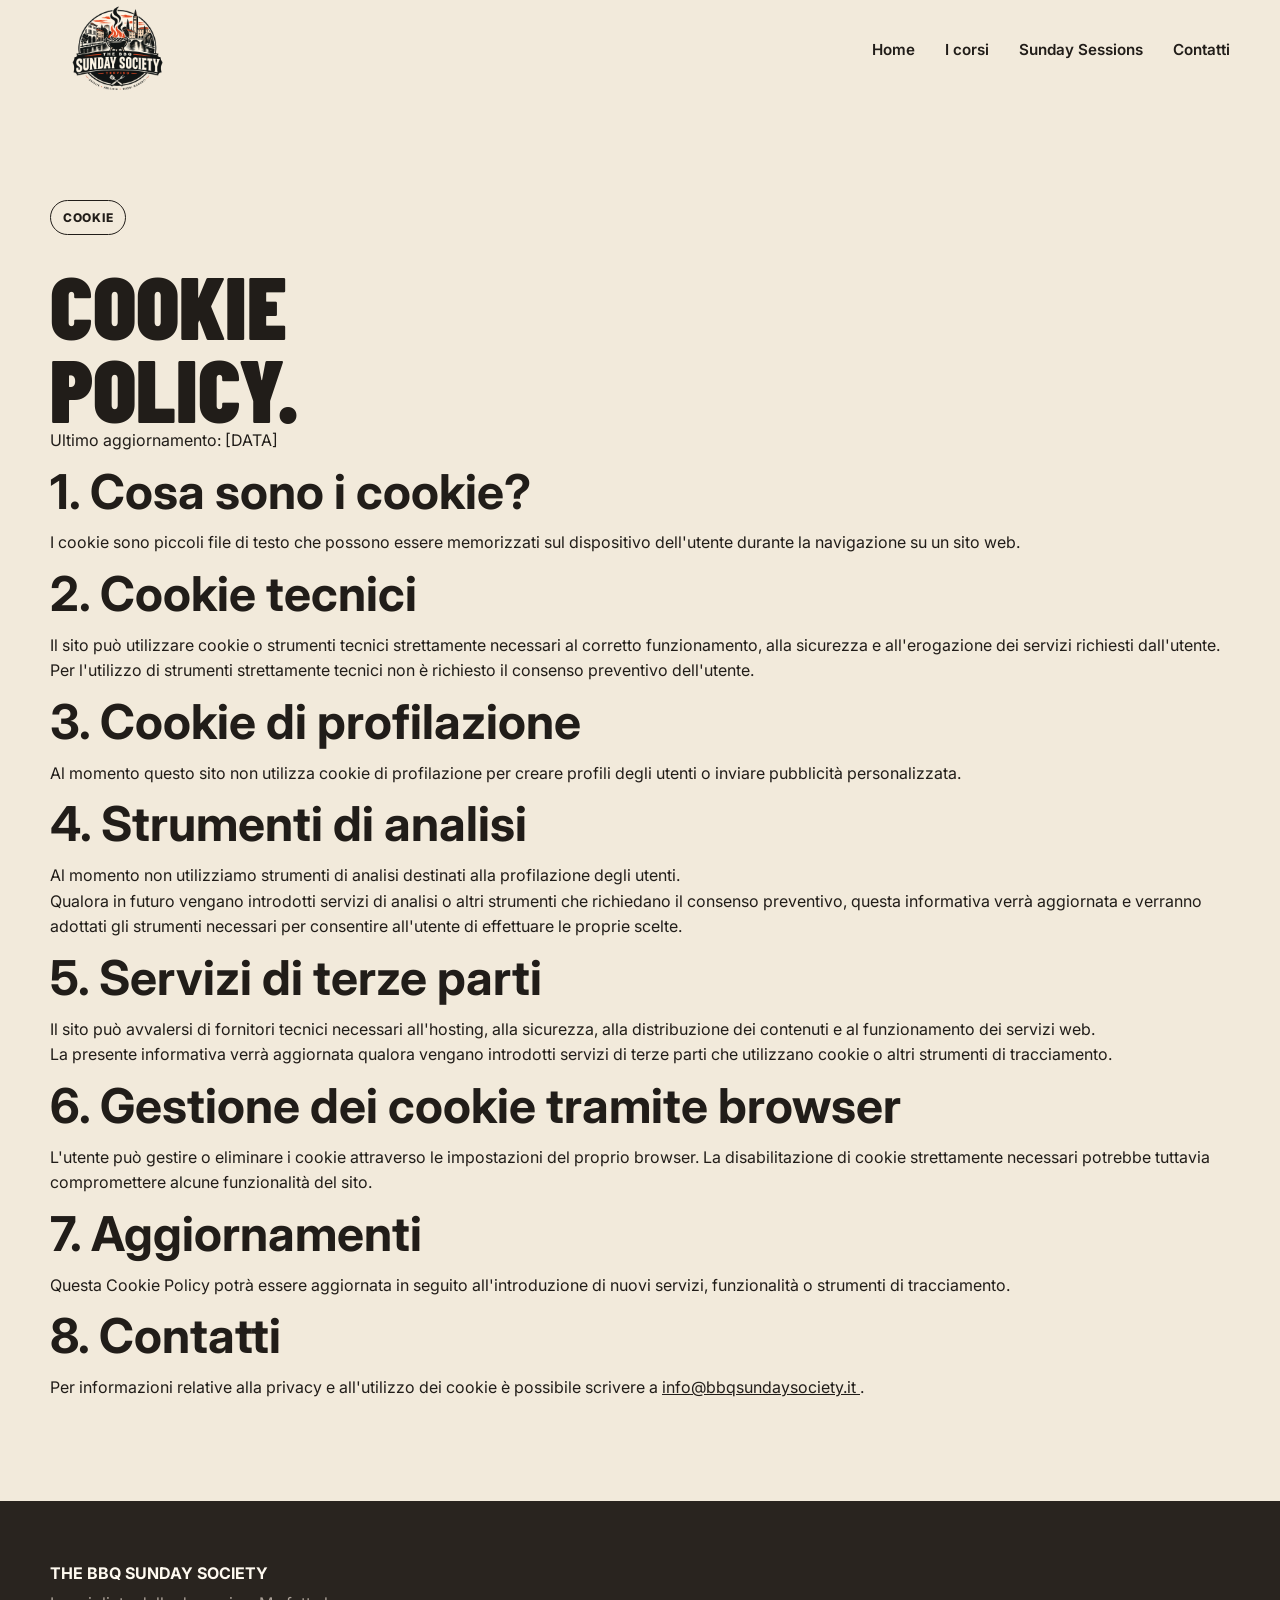
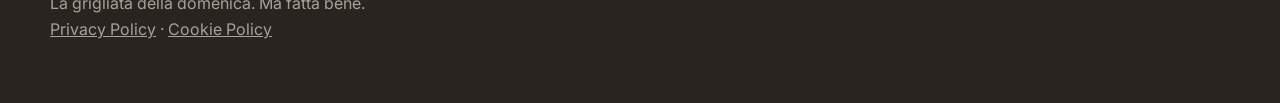
==== cookie-policy.html @ 4f17b60f "Create cookie-policy.html" ====
<!DOCTYPE html>
<html lang="it">

<head>
  <meta charset="UTF-8">
  <meta name="viewport" content="width=device-width, initial-scale=1.0">

  <title>Cookie Policy | The BBQ Sunday Society</title>

  <meta
    name="description"
    content="Informazioni sull'utilizzo di cookie e strumenti tecnici sul sito The BBQ Sunday Society."
  >

  <link rel="preconnect" href="https://fonts.googleapis.com">
  <link rel="preconnect" href="https://fonts.gstatic.com" crossorigin>

  <link
    href="https://fonts.googleapis.com/css2?family=Barlow+Condensed:wght@600;700;800;900&family=Inter:wght@400;500;600;700&display=swap"
    rel="stylesheet"
  >

  <link rel="stylesheet" href="css/style.css">
</head>

<body>

<header class="site-header">

  <div class="container nav">

    <a href="index.html" class="brand">
      <img
        src="images/logo.png"
        alt="The BBQ Sunday Society"
        class="brand-logo"
      >
    </a>

    <nav class="menu">
      <a href="index.html">Home</a>
      <a href="index.html#corsi">I corsi</a>
      <a href="sunday-sessions.html">Sunday Sessions</a>
      <a href="index.html#contatti">Contatti</a>
    </nav>

  </div>

</header>


<main>

<section class="section legal-page">

  <div class="container">

    <span class="eyebrow">Cookie</span>

    <h1 class="section-title">
      Cookie<br>
      Policy.
    </h1>

    <p class="legal-updated">
      Ultimo aggiornamento: [DATA]
    </p>


    <div class="legal-content">

      <h2>1. Cosa sono i cookie?</h2>

      <p>
        I cookie sono piccoli file di testo che possono essere
        memorizzati sul dispositivo dell'utente durante la navigazione
        su un sito web.
      </p>


      <h2>2. Cookie tecnici</h2>

      <p>
        Il sito può utilizzare cookie o strumenti tecnici strettamente
        necessari al corretto funzionamento, alla sicurezza e
        all'erogazione dei servizi richiesti dall'utente.
      </p>

      <p>
        Per l'utilizzo di strumenti strettamente tecnici non è richiesto
        il consenso preventivo dell'utente.
      </p>


      <h2>3. Cookie di profilazione</h2>

      <p>
        Al momento questo sito non utilizza cookie di profilazione
        per creare profili degli utenti o inviare pubblicità
        personalizzata.
      </p>


      <h2>4. Strumenti di analisi</h2>

      <p>
        Al momento non utilizziamo strumenti di analisi destinati
        alla profilazione degli utenti.
      </p>

      <p>
        Qualora in futuro vengano introdotti servizi di analisi
        o altri strumenti che richiedano il consenso preventivo,
        questa informativa verrà aggiornata e verranno adottati
        gli strumenti necessari per consentire all'utente di
        effettuare le proprie scelte.
      </p>


      <h2>5. Servizi di terze parti</h2>

      <p>
        Il sito può avvalersi di fornitori tecnici necessari
        all'hosting, alla sicurezza, alla distribuzione dei contenuti
        e al funzionamento dei servizi web.
      </p>

      <p>
        La presente informativa verrà aggiornata qualora vengano
        introdotti servizi di terze parti che utilizzano cookie
        o altri strumenti di tracciamento.
      </p>


      <h2>6. Gestione dei cookie tramite browser</h2>

      <p>
        L'utente può gestire o eliminare i cookie attraverso
        le impostazioni del proprio browser. La disabilitazione
        di cookie strettamente necessari potrebbe tuttavia
        compromettere alcune funzionalità del sito.
      </p>


      <h2>7. Aggiornamenti</h2>

      <p>
        Questa Cookie Policy potrà essere aggiornata in seguito
        all'introduzione di nuovi servizi, funzionalità o strumenti
        di tracciamento.
      </p>


      <h2>8. Contatti</h2>

      <p>
        Per informazioni relative alla privacy e all'utilizzo
        dei cookie è possibile scrivere a
        <a href="mailto:info@bbqsundaysociety.it">
          info@bbqsundaysociety.it
        </a>.
      </p>

    </div>

  </div>

</section>

</main>


<footer class="site-footer">

  <div class="container">

    <strong>THE BBQ SUNDAY SOCIETY</strong>

    <p>La grigliata della domenica. Ma fatta bene.</p>

    <p class="footer-legal">
      <a href="privacy.html">Privacy Policy</a>
      ·
      <a href="cookie-policy.html">Cookie Policy</a>
    </p>

  </div>

</footer>

</body>
</html>
---- css/style.css ----
/* ========================================
   THE BBQ SUNDAY SOCIETY
   ======================================== */


/* ---------- RESET ---------- */

* {
  margin: 0;
  padding: 0;
  box-sizing: border-box;
}

html {
  scroll-behavior: smooth;
}

body {
  font-family: "Inter", Arial, sans-serif;
  background: #f2eadb;
  color: #211d19;
  line-height: 1.6;
}

a {
  color: inherit;
}


/* ---------- VARIABLES ---------- */

:root {

  --paper: #f2eadb;
  --cream: #fffaf0;

  --charcoal: #211d19;
  --dark: #29241f;

  --ember: #bd4d31;

  --muted: #746b62;

  --max-width: 1180px;
}


/* ---------- GLOBAL ---------- */

.container {
  width: min(100% - 40px, var(--max-width));
  margin-inline: auto;
}

.section {
  padding: 100px 0;
}

.section h2 {
  font-size: 3rem;
}


/* ---------- HEADER ---------- */

.site-header {
  background: var(--paper);
}

.brand {
  display: flex;
  align-items: center;
  text-decoration: none;
  flex-shrink: 0;
}

.brand-logo,
.brand img {
  display: block;
  width: auto;
  height: 90px;
  max-width: 180px;
  object-fit: contain;
}

.nav {
  min-height: 100px;

  display: flex;
  align-items: center;
  justify-content: space-between;

  gap: 30px;
}
.menu {
  display: flex;
  gap: 30px;
}

.menu a {
  text-decoration: none;
  font-size: 0.95rem;
  font-weight: 600;
}

.menu a:hover {
  color: var(--ember);
}


/* ---------- BUTTONS ---------- */

.button {
  display: inline-block;

  background: var(--ember);
  color: white;

  padding: 15px 24px;

  font-size: 0.9rem;
  font-weight: 800;

  letter-spacing: 0.04em;
  text-transform: uppercase;

  text-decoration: none;

  border: 2px solid var(--ember);

  transition: 0.2s ease;
}

.button:hover {
  background: transparent;
  color: var(--ember);
}

.button-small {
  padding: 11px 17px;
  font-size: 0.78rem;
}


/* ---------- HERO ---------- */

.hero {
  padding: 80px 0 120px;
}

.hero-grid {

  display: grid;
  grid-template-columns: 1.25fr 0.75fr;

  gap: 70px;

  align-items: end;
}


.eyebrow {

  display: inline-block;

  padding: 7px 12px;

  border: 1px solid var(--charcoal);
  border-radius: 100px;

  margin-bottom: 28px;

  font-size: 0.75rem;
  font-weight: 800;

  letter-spacing: 0.06em;
  text-transform: uppercase;
}


.hero h1 {

  max-width: 850px;

  font-family: "Barlow Condensed", sans-serif;

  font-size: clamp(4rem, 8.5vw, 8rem);

  font-weight: 900;
  line-height: 0.88;

  text-transform: uppercase;

  margin-bottom: 32px;
}

.hero h1 span {
  color: var(--ember);
}


.hero-intro {

  max-width: 600px;

  font-size: 1.35rem;
  font-weight: 700;

  line-height: 1.4;

  margin-bottom: 16px;
}


.hero-text {

  max-width: 600px;

  color: var(--muted);

  font-size: 1.05rem;

  margin-bottom: 30px;
}


.hero-actions {

  display: flex;
  align-items: center;

  gap: 25px;

  flex-wrap: wrap;
}


.text-link {

  font-weight: 700;

  text-decoration: none;
}

.text-link:hover {
  color: var(--ember);
}


/* ---------- HERO CARD ---------- */

.hero-card {

  background: var(--dark);
  color: var(--cream);

  padding: 38px;

  border-radius: 25px;
}


.hero-card-label {

  display: block;

  color: #c8beb3;

  font-size: 0.72rem;
  font-weight: 800;

  letter-spacing: 0.08em;

  margin-bottom: 25px;
}


.hero-card p {

  font-size: 1.15rem;

  margin-bottom: 20px;
}


.hero-card strong {

  display: block;

  font-family: "Barlow Condensed", sans-serif;

  font-size: 2.4rem;

  line-height: 1;

  text-transform: uppercase;
}


/* ---------- STATEMENT ---------- */

.statement {

  background: var(--dark);

  color: var(--cream);

  padding: 100px 0;
}


.statement p {

  font-size: 1.3rem;

  margin-bottom: 15px;
}


.statement h2 {

  font-family: "Barlow Condensed", sans-serif;

  font-size: clamp(3rem, 7vw, 6.5rem);

  line-height: 0.95;

  text-transform: uppercase;
}


.statement h2::first-line {
  color: var(--cream);
}


/* ---------- FOOTER ---------- */

.site-footer {

  padding: 60px 0;

  background: var(--dark);

  color: var(--cream);
}

.site-footer strong {

  display: block;

  margin-bottom: 5px;
}

.site-footer p {

  color: #aaa097;
}

/* ========================================
   SECTION TYPOGRAPHY
   ======================================== */

.section-title {
  font-family: "Barlow Condensed", sans-serif;
  font-size: clamp(3.5rem, 7vw, 6.5rem);
  font-weight: 900;
  line-height: 0.92;
  text-transform: uppercase;
}

.section-grid {
  display: grid;
  grid-template-columns: 0.9fr 1.1fr;
  gap: 80px;
  align-items: start;
}

.section-copy {
  max-width: 650px;
}

.section-copy p {
  margin-bottom: 22px;
  font-size: 1.08rem;
}

.section-highlight {
  font-weight: 700;
  font-size: 1.2rem !important;
}


/* ========================================
   MANIFESTO
   ======================================== */

.manifesto {
  background: var(--dark);
  color: var(--cream);

  padding: 110px 0;
}

.eyebrow-light {
  border-color: var(--cream);
}

.manifesto-title {
  font-family: "Barlow Condensed", sans-serif;

  font-size: clamp(4rem, 8vw, 7.5rem);

  font-weight: 900;
  line-height: 0.88;

  text-transform: uppercase;

  margin: 28px 0 55px;
}

.manifesto-list {
  border-top: 1px solid rgba(255,255,255,0.2);
}

.manifesto-list p {
  margin: 0;

  padding: 20px 0;

  border-bottom: 1px solid rgba(255,255,255,0.2);

  font-size: clamp(1.1rem, 2vw, 1.5rem);
}

.manifesto-list strong {
  color: var(--ember);
}

.manifesto-claim {
  margin-top: 55px;

  font-family: "Barlow Condensed", sans-serif;

  font-size: clamp(2rem, 4vw, 3.8rem);

  font-weight: 800;
  text-transform: uppercase;
}


/* ========================================
   COURSES
   ======================================== */

.courses-header {
  display: grid;
  grid-template-columns: 1fr 0.7fr;

  gap: 70px;

  align-items: end;

  margin-bottom: 55px;
}

.courses-header > p {
  max-width: 500px;

  color: var(--muted);

  font-size: 1.05rem;
}


/* ---------- COURSE CARD ---------- */

.course-card {
  display: grid;

  grid-template-columns: 180px 1fr;

  gap: 50px;

  padding: 55px 0;

  border-top: 2px solid var(--charcoal);
}

.course-card:last-child {
  border-bottom: 2px solid var(--charcoal);
}

.course-number {
  font-family: "Barlow Condensed", sans-serif;

  color: var(--ember);

  font-size: clamp(5rem, 9vw, 8rem);

  font-weight: 900;

  line-height: 0.8;
}

.course-content {
  max-width: 760px;
}

.course-meta {
  display: flex;
  flex-wrap: wrap;

  gap: 10px;

  margin-bottom: 22px;
}

.course-meta span {
  padding: 6px 10px;

  border: 1px solid var(--charcoal);
  border-radius: 100px;

  font-size: 0.7rem;

  font-weight: 800;

  letter-spacing: 0.06em;

  text-transform: uppercase;
}

.course-content h3 {
  font-family: "Barlow Condensed", sans-serif;

  font-size: clamp(3rem, 6vw, 5.5rem);

  font-weight: 900;
  line-height: 0.9;

  text-transform: uppercase;

  margin-bottom: 18px;
}

.course-tagline {
  color: var(--ember);

  font-weight: 800;

  font-size: 1.25rem;

  margin-bottom: 15px;
}

.course-content > p:not(.course-tagline) {
  max-width: 600px;

  color: var(--muted);

  margin-bottom: 25px;
}

.course-link {
  font-weight: 800;

  text-decoration: none;

  text-transform: uppercase;

  font-size: 0.85rem;

  letter-spacing: 0.04em;
}

.course-link:hover {
  color: var(--ember);
}
/* ========================================
   RESPONSIVE
   ======================================== */

@media (max-width: 900px) {
  .section-grid {
    grid-template-columns: 1fr;
    gap: 40px;
  }

  .courses-header {
    grid-template-columns: 1fr;
    gap: 30px;
  }

  .course-card {
    grid-template-columns: 120px 1fr;
    gap: 30px;
  }
  .menu {
    display: none;
  }

  .hero {
    padding-top: 50px;
  }

  .hero-grid {

    grid-template-columns: 1fr;

    gap: 50px;
  }

  .hero-card {
    max-width: 600px;
  }

}


@media (max-width: 600px) {
  .course-card {
    grid-template-columns: 1fr;
    gap: 20px;
  }

  .course-number {
    font-size: 4.5rem;
  }

  .manifesto {
    padding: 75px 0;
  }

  .manifesto-list p {
    padding: 17px 0;
  }
  .container {
    width: min(100% - 28px, var(--max-width));
  }

  .nav {
    min-height: 80px;
  }

  .nav .button {
    display: none;
  }

  .hero {
    padding: 45px 0 70px;
  }

  .hero h1 {

    font-size: clamp(3.4rem, 17vw, 5rem);
  }

  .hero-intro {
    font-size: 1.15rem;
  }

  .hero-card {

    padding: 28px;
  }

  .hero-card strong {

    font-size: 2rem;
  }

  .statement {

    padding: 70px 0;
  }

  .section {

    padding: 70px 0;
  }

}
/* ========================================
   NO BULLSHIT
   ======================================== */

.no-bullshit {
  background: var(--paper);
}

.no-bullshit-grid {
  display: grid;
  grid-template-columns: 1fr 1fr;
  gap: 60px;
  margin-top: 50px;
}

.no-bullshit-grid p {
  padding: 15px 0;
  border-bottom: 1px solid rgba(33, 29, 25, 0.18);
  font-weight: 700;
}

.big-claim {
  margin-top: 70px;

  font-family: "Barlow Condensed", sans-serif;
  font-size: clamp(3rem, 7vw, 6rem);
  font-weight: 900;
  line-height: 0.9;

  text-transform: uppercase;
}

.big-claim span {
  color: var(--ember);
}


/* ========================================
   HOW IT WORKS
   ======================================== */

.how-it-works {
  background: var(--cream);
}

.steps-grid {
  margin-top: 60px;

  display: grid;
  grid-template-columns: repeat(5, 1fr);

  border-top: 2px solid var(--charcoal);
}

.step {
  padding: 30px 20px 20px 0;
}

.step + .step {
  padding-left: 20px;
  border-left: 1px solid rgba(33, 29, 25, 0.2);
}

.step > span {
  display: block;

  color: var(--ember);

  font-family: "Barlow Condensed", sans-serif;
  font-size: 2.6rem;
  font-weight: 900;

  margin-bottom: 22px;
}

.step h3 {
  font-family: "Barlow Condensed", sans-serif;

  font-size: 1.8rem;
  text-transform: uppercase;

  margin-bottom: 10px;
}


/* ========================================
   TEAM
   ======================================== */

.team {
  background: var(--dark);
  color: var(--cream);
}

.team .eyebrow {
  border-color: var(--cream);
}

.team-grid {
  display: grid;
  grid-template-columns: repeat(4, 1fr);

  gap: 20px;

  margin-top: 55px;
}

.team-card {
  min-height: 250px;

  padding: 28px;

  border: 1px solid rgba(255,255,255,0.2);
}

.team-card h3 {
  font-family: "Barlow Condensed", sans-serif;

  font-size: 2.4rem;
  text-transform: uppercase;

  margin-bottom: 15px;
}


/* ========================================
   FAQ
   ======================================== */

.faq-list {
  border-top: 2px solid var(--charcoal);
}

.faq-item {
  padding: 25px 0;

  border-bottom: 1px solid rgba(33, 29, 25, 0.2);
}

.faq-item h3 {
  font-family: "Barlow Condensed", sans-serif;

  font-size: 1.7rem;

  margin-bottom: 8px;
}


/* ========================================
   FINAL CTA
   ======================================== */

.final-cta {
  padding: 120px 0;

  background: var(--dark);
  color: var(--cream);
}

.final-cta h2 {
  max-width: 950px;

  font-family: "Barlow Condensed", sans-serif;
  font-size: clamp(4rem, 9vw, 8rem);

  font-weight: 900;
  line-height: 0.86;

  text-transform: uppercase;

  margin: 25px 0;
}

.final-cta p {
  max-width: 650px;

  font-size: 1.15rem;

  margin-bottom: 30px;
}

/* ========================================
   COURSE PAGE
   ======================================== */

.course-page-hero {
  padding: 60px 0 110px;
}

.back-link {
  display: inline-block;

  margin-bottom: 60px;

  color: var(--muted);

  font-size: 0.85rem;
  font-weight: 700;

  text-decoration: none;
}

.back-link:hover {
  color: var(--ember);
}

.course-page-number {
  color: var(--ember);

  font-family: "Barlow Condensed", sans-serif;

  font-size: clamp(5rem, 10vw, 9rem);

  font-weight: 900;
  line-height: 0.8;

  margin-bottom: 30px;
}

.course-page-hero h1 {
  max-width: 1000px;

  margin: 25px 0;

  font-family: "Barlow Condensed", sans-serif;

  font-size: clamp(5rem, 11vw, 10rem);

  font-weight: 900;
  line-height: 0.82;

  text-transform: uppercase;
}

.course-page-tagline {
  color: var(--ember);

  font-family: "Barlow Condensed", sans-serif;

  font-size: clamp(2rem, 4vw, 3.5rem);

  font-weight: 800;

  text-transform: uppercase;
}

.course-page-intro {
  max-width: 700px;

  margin-top: 25px;

  color: var(--muted);

  font-size: 1.2rem;
}


/* PROGRAM */

.course-program {
  padding: 110px 0;

  background: var(--dark);
  color: var(--cream);
}

.course-program .section-title {
  margin-bottom: 60px;
}

.program-list {
  border-top: 1px solid rgba(255,255,255,0.25);
}

.program-item {
  display: grid;

  grid-template-columns: 120px 1fr;

  gap: 30px;

  padding: 30px 0;

  border-bottom: 1px solid rgba(255,255,255,0.25);
}

.program-item > span {
  color: var(--ember);

  font-family: "Barlow Condensed", sans-serif;

  font-size: 2.5rem;
  font-weight: 900;
}

.program-item h3 {
  margin-bottom: 7px;

  font-family: "Barlow Condensed", sans-serif;

  font-size: 2rem;

  text-transform: uppercase;
}

.program-item p {
  max-width: 650px;

  color: #c8beb3;
}


/* ========================================
   TAKEAWAYS
   ======================================== */

.takeaway-grid {
  display: grid;
  grid-template-columns: repeat(3, 1fr);
  gap: 18px;

  margin-top: 55px;
}

.takeaway {
  min-height: 230px;

  display: flex;
  flex-direction: column;

  padding: 28px;

  background: var(--cream);

  border-top: 4px solid var(--charcoal);
}

.takeaway-number {
  display: block;

  margin-bottom: 35px;

  color: var(--ember);

  font-family: "Barlow Condensed", sans-serif;
  font-size: 2.8rem;
  font-weight: 900;

  line-height: 1;
}

.takeaway h3 {
  margin-bottom: 10px;

  font-family: "Barlow Condensed", sans-serif;
  font-size: 1.8rem;
  font-weight: 800;

  line-height: 1;
  text-transform: uppercase;
}

.takeaway p {
  max-width: 280px;

  margin-top: auto;

  color: var(--muted);

  font-size: 0.95rem;
  line-height: 1.5;
}

.takeaway-featured {
  background: var(--dark);
  color: var(--cream);

  border-top-color: var(--ember);
}

.takeaway-featured h3 {
  color: var(--cream);
}

.takeaway-featured p {
  color: #c8beb3;
}


/* COURSE QUOTE */

.course-quote {
  padding: 110px 0;

  background: var(--ember);
  color: var(--cream);
}

.course-quote p {
  margin-bottom: 10px;

  font-size: 1.2rem;
}

.course-quote h2 {
  font-family: "Barlow Condensed", sans-serif;

  font-size: clamp(4rem, 8vw, 7rem);

  font-weight: 900;
  line-height: 0.88;

  text-transform: uppercase;
}
/* ========================================
   COURSE DATES
   ======================================== */

.course-dates {
  background: var(--cream);
}

.dates-grid {
  display: grid;
  grid-template-columns: repeat(2, 1fr);
  gap: 24px;

  margin-top: 55px;
}

.date-card {
  padding: 34px;

  background: var(--paper);

  border-top: 5px solid var(--ember);
}

.date-card-top {
  display: flex;
  align-items: flex-end;

  gap: 18px;

  margin-bottom: 30px;
}

.date-day {
  color: var(--ember);

  font-family: "Barlow Condensed", sans-serif;

  font-size: 5rem;
  font-weight: 900;

  line-height: 0.8;
}

.date-month,
.date-year {
  display: block;
}

.date-month {
  font-family: "Barlow Condensed", sans-serif;

  font-size: 1.8rem;
  font-weight: 800;

  text-transform: uppercase;
}

.date-year {
  color: var(--muted);

  font-size: 0.85rem;
  font-weight: 700;
}

.date-details {
  padding: 24px 0;

  border-top: 1px solid rgba(33,29,25,0.2);
  border-bottom: 1px solid rgba(33,29,25,0.2);
}

.date-details p {
  margin-bottom: 8px;
}

.date-details p:last-child {
  margin-bottom: 0;
}

.date-details strong {
  display: inline-block;
  min-width: 80px;
}

.date-price {
  display: flex;
  justify-content: space-between;
  align-items: flex-end;

  gap: 20px;

  margin: 28px 0;
}

.date-price span {
  color: var(--muted);

  font-size: 0.75rem;
  font-weight: 700;

  letter-spacing: 0.05em;
  text-transform: uppercase;
}

.date-price strong {
  color: var(--charcoal);

  font-family: "Barlow Condensed", sans-serif;

  font-size: 3rem;
  font-weight: 900;

  line-height: 1;
}

.dates-note {
  max-width: 700px;

  margin-top: 25px;

  color: var(--muted);

  font-size: 0.85rem;
}
/* ========================================
   CONTACT
   ======================================== */

.contact {
  background: var(--cream);
}

.contact-grid {
  display: grid;
  grid-template-columns: 0.85fr 1.15fr;
  gap: 90px;
  align-items: start;
}

.contact-intro {
  position: sticky;
  top: 40px;
}

.contact-lead {
  max-width: 500px;

  margin-top: 30px;
  margin-bottom: 18px;

  font-size: 1.2rem;
  font-weight: 700;
}

.contact-intro > p:not(.contact-lead) {
  max-width: 500px;
  color: var(--muted);
}


/* EMAIL */

.contact-email {
  margin-top: 45px;

  padding-top: 25px;

  border-top: 1px solid rgba(33, 29, 25, 0.25);
}

.contact-email span {
  display: block;

  margin-bottom: 5px;

  color: var(--muted);

  font-size: 0.75rem;
  font-weight: 700;

  letter-spacing: 0.06em;
  text-transform: uppercase;
}

.contact-email a {
  color: var(--charcoal);

  font-family: "Barlow Condensed", sans-serif;
  font-size: clamp(1.5rem, 2.5vw, 2rem);
  font-weight: 800;

  text-decoration: none;
}

.contact-email a:hover {
  color: var(--ember);
}


/* FORM */

.contact-form-wrapper {
  background: var(--paper);

  padding: 45px;

  border-top: 5px solid var(--ember);
}

.contact-form {
  display: flex;
  flex-direction: column;
  gap: 28px;
}

.form-field {
  display: flex;
  flex-direction: column;
  gap: 9px;
}

.form-field label {
  font-size: 0.78rem;
  font-weight: 800;

  letter-spacing: 0.05em;
  text-transform: uppercase;
}

.form-field input,
.form-field select,
.form-field textarea {
  width: 100%;

  padding: 15px 0;

  background: transparent;

  border: 0;
  border-bottom: 2px solid var(--charcoal);

  border-radius: 0;

  color: var(--charcoal);

  font-family: "Inter", sans-serif;
  font-size: 1rem;

  outline: none;
}

.form-field textarea {
  resize: vertical;
}

.form-field input:focus,
.form-field select:focus,
.form-field textarea:focus {
  border-bottom-color: var(--ember);
}

.form-field input::placeholder,
.form-field textarea::placeholder {
  color: #9b938a;
}


/* PRIVACY */

.form-check {
  display: grid;
  grid-template-columns: 20px 1fr;

  gap: 12px;

  align-items: start;
}

.form-check input {
  width: 17px;
  height: 17px;

  margin-top: 3px;

  accent-color: var(--ember);
}

.form-check label {
  color: var(--muted);

  font-size: 0.78rem;
  line-height: 1.5;
}


/* SUBMIT */

.form-submit {
  width: 100%;

  cursor: pointer;

  font-family: "Inter", sans-serif;
}

.form-note {
  text-align: center;

  color: var(--muted);

  font-size: 0.75rem;
}
.honeypot {
  position: absolute;
  left: -9999px;
  width: 1px;
  height: 1px;
  overflow: hidden;
}

/* ========================================
   SUNDAY SESSIONS
   ======================================== */


/* HERO */

.sessions-hero {
  padding: 80px 0 120px;
}

.sessions-hero h1 {
  max-width: 1000px;

  margin: 25px 0;

  font-family: "Barlow Condensed", sans-serif;

  font-size: clamp(6rem, 14vw, 12rem);

  font-weight: 900;
  line-height: 0.75;

  text-transform: uppercase;
}

.sessions-hero-tagline {
  color: var(--ember);

  font-family: "Barlow Condensed", sans-serif;

  font-size: clamp(2rem, 4vw, 3.5rem);

  font-weight: 800;
  text-transform: uppercase;
}

.sessions-hero-intro {
  max-width: 700px;

  margin: 25px 0 35px;

  color: var(--muted);

  font-size: 1.15rem;
}


/* ABOUT */

.sessions-about {
  background: var(--cream);
}


/* HOW */

.sessions-how {
  background: var(--paper);
}

.sessions-steps {
  display: grid;
  grid-template-columns: repeat(4, 1fr);

  gap: 18px;

  margin-top: 60px;
}

.session-step {
  min-height: 280px;

  display: flex;
  flex-direction: column;

  padding: 28px;

  background: var(--cream);

  border-top: 4px solid var(--charcoal);
}

.session-step > span {
  color: var(--ember);

  font-family: "Barlow Condensed", sans-serif;

  font-size: 2.8rem;
  font-weight: 900;

  margin-bottom: 40px;
}

.session-step h3 {
  margin-bottom: 10px;

  font-family: "Barlow Condensed", sans-serif;

  font-size: 1.9rem;

  text-transform: uppercase;
}

.session-step p {
  margin-top: auto;

  color: var(--muted);

  font-size: 0.95rem;
}

.session-step-featured {
  background: var(--dark);
  color: var(--cream);

  border-top-color: var(--ember);
}

.session-step-featured p {
  color: #c8beb3;
}


/* THEMES */

.sessions-themes {
  background: var(--cream);
}

.sessions-themes-intro {
  max-width: 650px;

  margin-top: 25px;

  color: var(--muted);
}

.sessions-grid {
  display: grid;
  grid-template-columns: repeat(3, 1fr);

  gap: 18px;

  margin-top: 55px;
}

.session-card {
  min-height: 300px;

  display: flex;
  flex-direction: column;

  padding: 30px;

  background: var(--paper);

  border-top: 4px solid var(--charcoal);
}

.session-card-number {
  color: var(--ember);

  font-family: "Barlow Condensed", sans-serif;

  font-size: 3rem;
  font-weight: 900;
}

.session-card h3 {
  margin-top: auto;
  margin-bottom: 8px;

  font-family: "Barlow Condensed", sans-serif;

  font-size: 2.5rem;

  line-height: 0.95;
  text-transform: uppercase;
}

.session-card p {
  color: var(--muted);
}

.session-card strong {
  margin-top: 20px;

  color: var(--ember);

  font-size: 0.75rem;

  letter-spacing: 0.07em;

  text-transform: uppercase;
}

.session-card-featured {
  background: var(--dark);
  color: var(--cream);

  border-top-color: var(--ember);
}

.session-card-featured p {
  color: #c8beb3;
}


/* WHY */

.sessions-why {
  padding: 110px 0;

  background: var(--ember);
  color: var(--cream);
}

.sessions-big-claim {
  margin: 35px 0 0;

  font-family: "Barlow Condensed", sans-serif;

  font-size: clamp(5rem, 11vw, 10rem);

  font-weight: 900;
  line-height: 0.78;

  text-transform: uppercase;
}

.sessions-big-claim-light {
  color: var(--dark);
}

.sessions-why-copy {
  margin-top: 45px;

  font-size: 1.1rem;
  font-weight: 700;
}


/* CALENDAR */

.sessions-calendar {
  background: var(--cream);
}

.sessions-calendar-grid {
  margin-top: 55px;

  border-top: 2px solid var(--charcoal);
}

.session-event {
  display: grid;

  grid-template-columns: 220px 1fr 220px;

  gap: 40px;

  align-items: center;

  padding: 40px 0;

  border-bottom: 1px solid rgba(33,29,25,0.25);
}

.session-event-date {
  display: flex;
  align-items: flex-end;

  gap: 15px;
}

.session-event-day {
  color: var(--ember);

  font-family: "Barlow Condensed", sans-serif;

  font-size: 5.5rem;
  font-weight: 900;

  line-height: 0.8;
}

.session-event-month,
.session-event-year {
  display: block;
}

.session-event-month {
  font-family: "Barlow Condensed", sans-serif;

  font-size: 1.7rem;
  font-weight: 800;

  text-transform: uppercase;
}

.session-event-year {
  color: var(--muted);

  font-size: 0.8rem;
  font-weight: 700;
}

.session-event-label {
  margin-bottom: 8px;

  color: var(--ember);

  font-size: 0.7rem;
  font-weight: 800;

  letter-spacing: 0.07em;

  text-transform: uppercase;
}

.session-event-content h3 {
  margin-bottom: 7px;

  font-family: "Barlow Condensed", sans-serif;

  font-size: 2.8rem;
  line-height: 0.95;

  text-transform: uppercase;
}

.session-event-menu {
  color: var(--muted);
}

.session-event-details {
  margin-top: 20px;
}

.session-event-details p {
  margin-bottom: 5px;

  font-size: 0.9rem;
}

.session-event-details strong {
  display: inline-block;

  min-width: 65px;
}

.session-event-action {
  display: flex;
  flex-direction: column;

  align-items: flex-start;
}

.session-event-action > span {
  color: var(--muted);

  font-size: 0.7rem;
  font-weight: 700;

  letter-spacing: 0.06em;

  text-transform: uppercase;
}

.session-event-action > strong {
  margin: 5px 0 20px;

  font-family: "Barlow Condensed", sans-serif;

  font-size: 3.5rem;
  font-weight: 900;

  line-height: 1;
}

.sessions-calendar-note {
  max-width: 700px;

  margin-top: 25px;

  color: var(--muted);

  font-size: 0.85rem;
}


/* RESPONSIVE */

@media (max-width: 1000px) {

  .sessions-steps {
    grid-template-columns: repeat(2, 1fr);
  }

  .sessions-grid {
    grid-template-columns: repeat(2, 1fr);
  }

  .session-event {
    grid-template-columns: 170px 1fr;
  }

  .session-event-action {
    grid-column: 2;
  }

}

@media (max-width: 600px) {

  .sessions-hero {
    padding: 50px 0 80px;
  }

  .sessions-hero h1 {
    font-size: clamp(5rem, 24vw, 7rem);
  }

  .sessions-steps,
  .sessions-grid {
    grid-template-columns: 1fr;
  }

  .session-step,
  .session-card {
    min-height: 230px;
  }

  .session-event {
    grid-template-columns: 1fr;

    gap: 25px;
  }

  .session-event-action {
    grid-column: auto;
  }

}

/* ========================================
   SESSIONS TEASER
   ======================================== */

.sessions-teaser {
  background: var(--dark);
  color: var(--cream);
}

.sessions-teaser .eyebrow {
  border-color: var(--cream);
}

.sessions-teaser-grid {
  display: grid;
  grid-template-columns: 1fr 1fr;

  gap: 80px;

  align-items: end;
}

.sessions-teaser-copy {
  max-width: 550px;
}

.sessions-teaser-lead {
  margin-bottom: 20px;

  color: var(--ember);

  font-family: "Barlow Condensed", sans-serif;

  font-size: 2.3rem;
  font-weight: 800;

  line-height: 1;

  text-transform: uppercase;
}

.sessions-teaser-copy > p:not(.sessions-teaser-lead) {
  color: #c8beb3;

  margin-bottom: 18px;
}

.sessions-teaser-copy .button {
  margin-top: 15px;
}

@media (max-width: 800px) {

  .sessions-teaser-grid {
    grid-template-columns: 1fr;

    gap: 40px;
  }

}
/* ========================================
   RESPONSIVE EXTRA
   ======================================== */
@media (max-width: 700px) {

  .dates-grid {
    grid-template-columns: 1fr;
  }

}
@media (max-width: 900px) {
.contact-grid {
  grid-template-columns: 1fr;
  gap: 50px;
}

.contact-intro {
  position: static;
}
  .no-bullshit-grid {
    grid-template-columns: 1fr;
    gap: 20px;
  }

  .steps-grid {
    grid-template-columns: 1fr 1fr;
  }

  .step {
    border-bottom: 1px solid rgba(33, 29, 25, 0.2);
  }

  .team-grid {
    grid-template-columns: 1fr 1fr;
  }
 
   .takeaway-grid {
    grid-template-columns: repeat(2, 1fr);
  }
 .meat-lab-grid {
    grid-template-columns: 1fr;
  }
}

@media (max-width: 600px) {
.contact-form-wrapper {
  padding: 28px 20px;
}
  .steps-grid {
    grid-template-columns: 1fr;
  }

  .step,
  .step + .step {
    padding: 24px 0;
    border-left: 0;
  }

  .team-grid {
    grid-template-columns: 1fr;
  }

  .team-card {
    min-height: auto;
  }

  .final-cta {
    padding: 80px 0;
  }

.hero-visual {
  display: flex;
  flex-direction: column;
  gap: 18px;
}

.hero-visual img {
  width: 100%;
  aspect-ratio: 4 / 3;
  object-fit: cover;
  display: block;
}
.program-item {
  grid-template-columns: 60px 1fr;
  gap: 15px;
}

.takeaway-grid {
    grid-template-columns: 1fr;
  }

  .takeaway {
    min-height: 200px;
  }

.course-page-hero {
  padding: 40px 0 70px;
}

.back-link {
  margin-bottom: 40px;
}

     .timeline-item {
    grid-template-columns: 1fr;
    gap: 10px;
  }
 .error-item {
    grid-template-columns: 60px 1fr;
    gap: 15px;
  }
   @media (max-width: 768px) {
    .brand-logo {
        height: 48px;
        max-width: 130px;
    }
}

}

/* ========================================
   MEAT LAB
   ======================================== */

.meat-lab {
  background: var(--cream);
}

.meat-lab-intro {
  max-width: 720px;

  margin-top: 25px;

  color: var(--muted);

  font-size: 1.1rem;
}

.meat-lab-grid {
  display: grid;
  grid-template-columns: repeat(3, 1fr);

  gap: 18px;

  margin-top: 55px;
}

.meat-test {
  min-height: 280px;

  display: flex;
  flex-direction: column;

  padding: 30px;

  background: var(--paper);

  border-top: 4px solid var(--charcoal);
}

.meat-test-label {
  color: var(--ember);

  font-size: 0.72rem;
  font-weight: 800;

  letter-spacing: 0.08em;

  text-transform: uppercase;
}

.meat-test h3 {
  margin-top: auto;
  margin-bottom: 10px;

  font-family: "Barlow Condensed", sans-serif;

  font-size: 2.2rem;
  font-weight: 800;

  line-height: 1;

  text-transform: uppercase;
}

.meat-test p {
  color: var(--muted);
}

.meat-test-featured {
  background: var(--dark);
  color: var(--cream);

  border-top-color: var(--ember);
}

.meat-test-featured p {
  color: #c8beb3;
}


/* ========================================
   MEAT ERRORS
   ======================================== */

.meat-errors {
  background: var(--paper);
}

.errors-list {
  margin-top: 55px;

  border-top: 2px solid var(--charcoal);
}

.error-item {
  display: grid;

  grid-template-columns: 120px 1fr;

  gap: 30px;

  padding: 30px 0;

  border-bottom: 1px solid rgba(33,29,25,0.2);
}

.error-item > span {
  color: var(--ember);

  font-family: "Barlow Condensed", sans-serif;

  font-size: 2.6rem;
  font-weight: 900;

  line-height: 1;
}

.error-item h3 {
  margin-bottom: 7px;

  font-family: "Barlow Condensed", sans-serif;

  font-size: 2rem;
  font-weight: 800;

  text-transform: uppercase;
}

.error-item p {
  max-width: 650px;

  color: var(--muted);
}
/* ========================================
   WEEKEND TIMELINE
   ======================================== */

.weekend-timeline {
  background: var(--cream);
}

.weekend-timeline .section-title {
  margin-top: 20px;
  margin-bottom: 0;
}


/* CONTENITORE TIMELINE */

.timeline-list {
  position: relative;

  max-width: 900px;

  margin-top: 60px;
  margin-left: 30px;

  border-left: 3px solid var(--charcoal);
}


/* SINGOLO STEP */

.timeline-item {
  position: relative;

  display: grid;
  grid-template-columns: 140px 1fr;

  gap: 35px;

  padding: 0 0 45px 45px;
}


/* PALLINO */

.timeline-item::before {
  content: "";

  position: absolute;

  left: -9px;
  top: 5px;

  width: 15px;
  height: 15px;

  background: var(--ember);

  border: 3px solid var(--cream);
  border-radius: 50%;
}


/* ORARIO */

.timeline-time {
  color: var(--ember);

  font-family: "Barlow Condensed", sans-serif;

  font-size: 2.8rem;
  font-weight: 900;

  line-height: 1;

  letter-spacing: -0.02em;
}


/* TITOLO STEP */

.timeline-item h3 {
  margin: 0 0 8px;

  font-family: "Barlow Condensed", sans-serif;

  font-size: 2rem;
  font-weight: 800;

  line-height: 1;

  text-transform: uppercase;
}


/* TESTO */

.timeline-item p {
  max-width: 600px;

  margin: 0;

  color: var(--muted);

  font-size: 0.95rem;
  line-height: 1.55;
}


/* ULTIMO STEP */

.timeline-item:last-child {
  padding-bottom: 0;
}

.timeline-item:last-child::before {
  background: var(--charcoal);
}


/* MOBILE */

@media (max-width: 600px) {

  .timeline-list {
    margin-left: 8px;
  }

  .timeline-item {
    grid-template-columns: 1fr;

    gap: 10px;

    padding-left: 30px;
    padding-bottom: 35px;
  }

  .timeline-time {
    font-size: 2.3rem;
  }

}
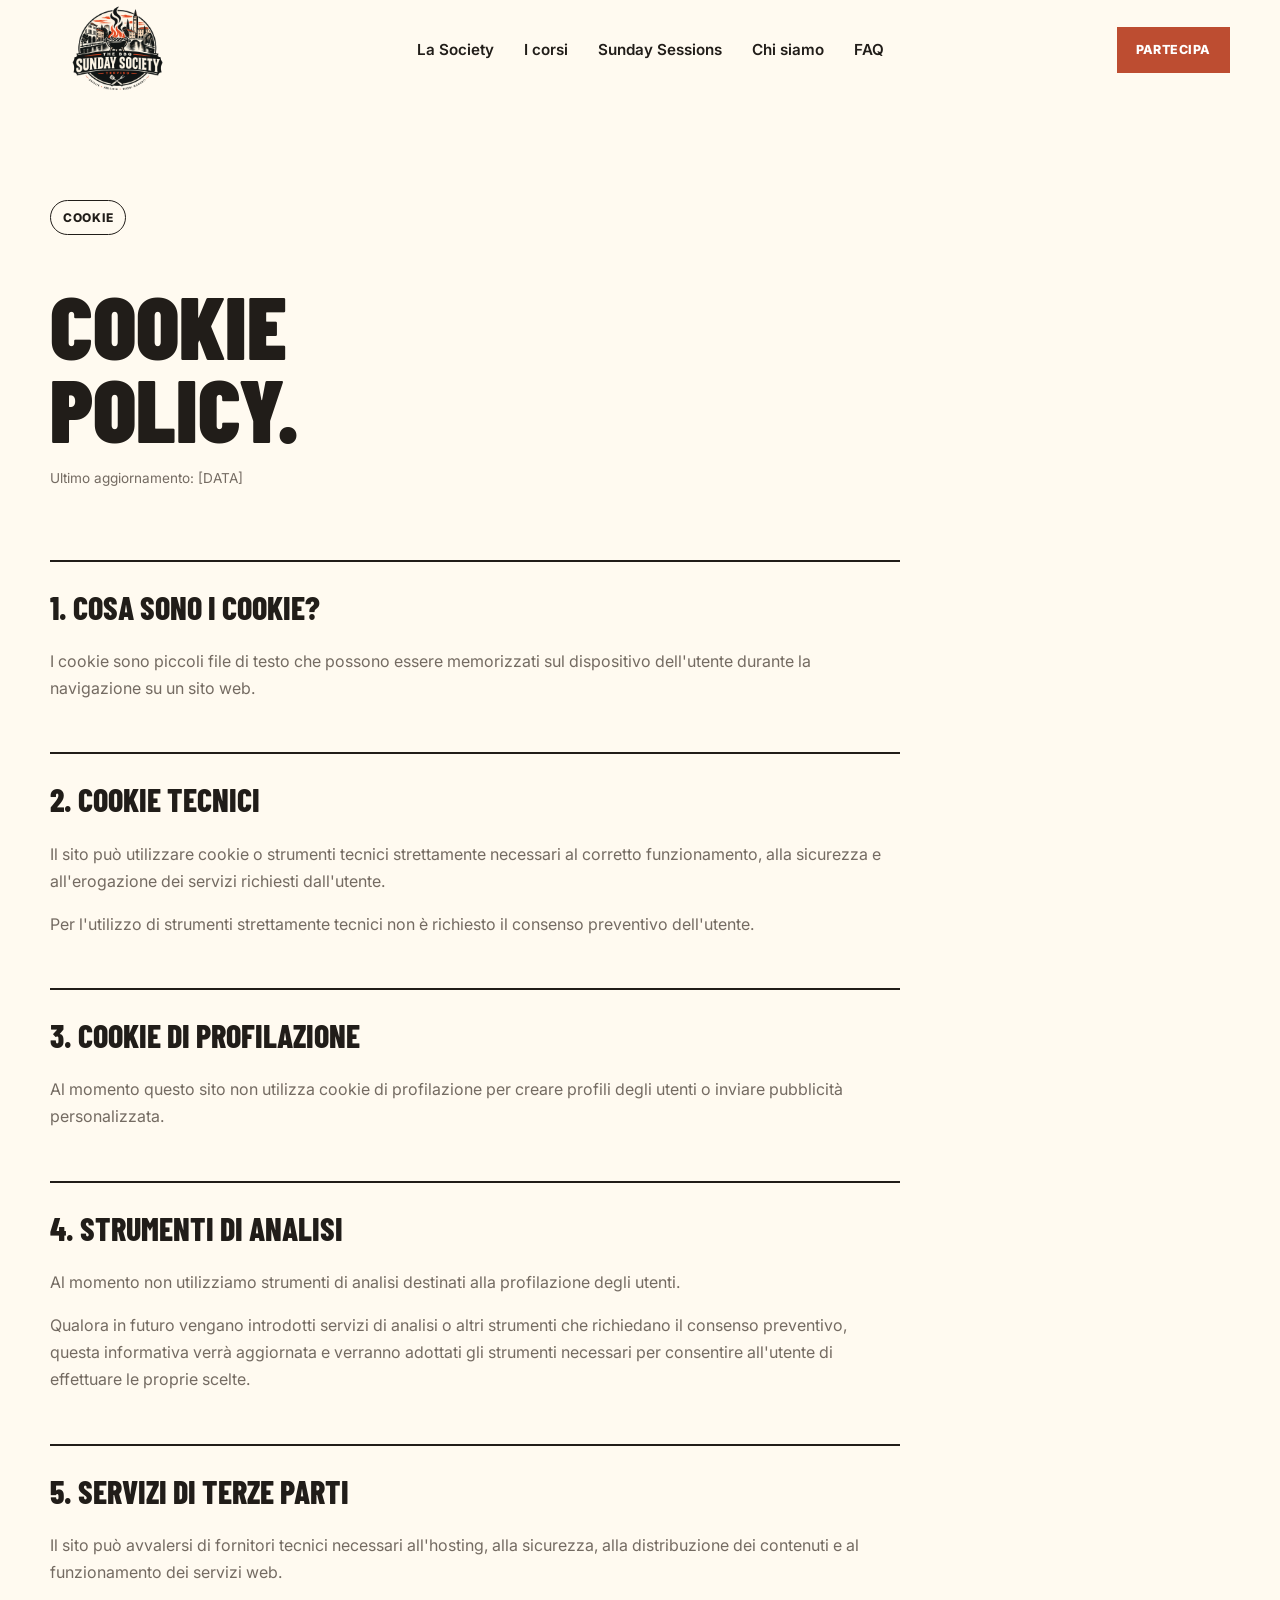
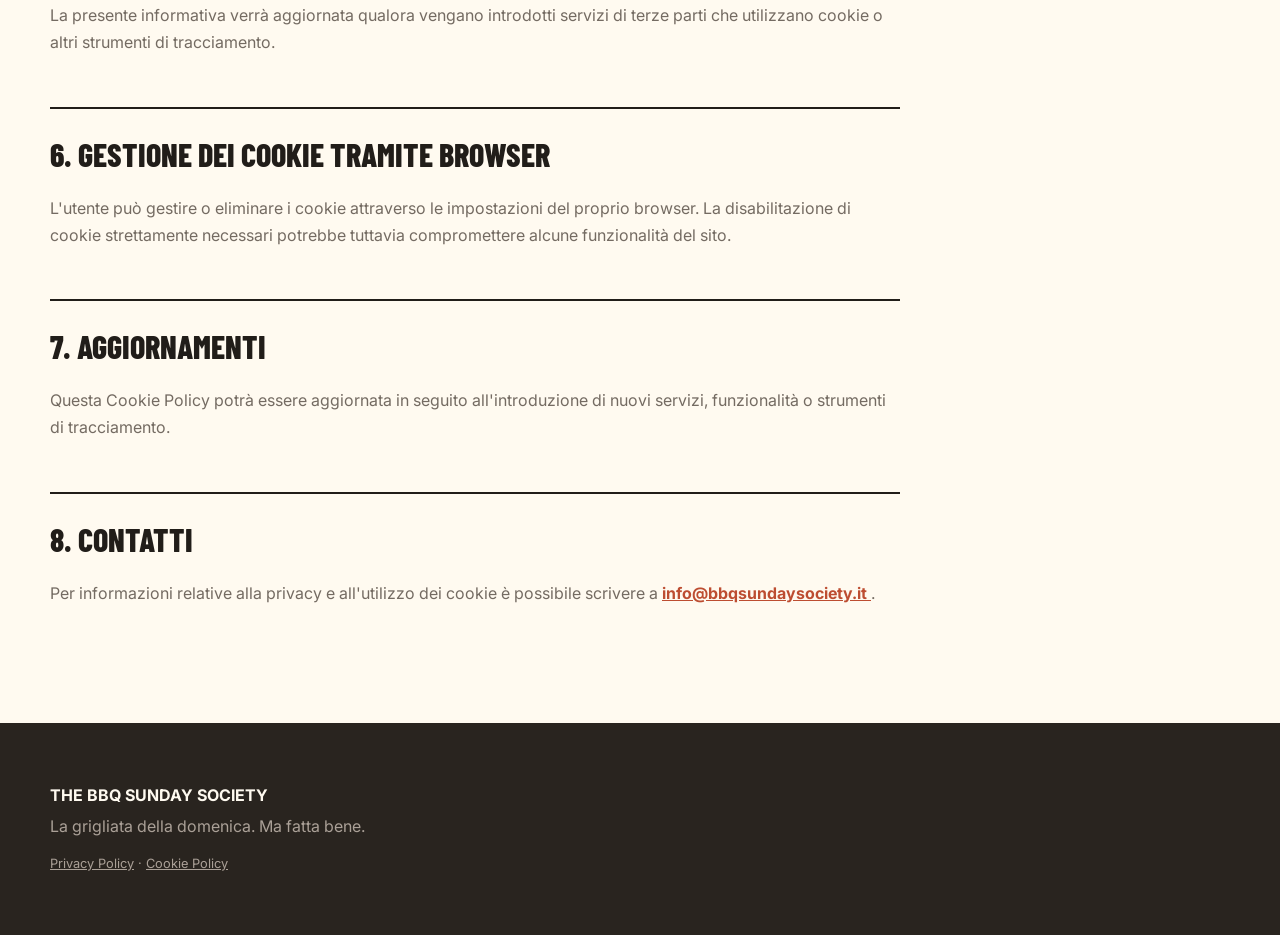
==== commit 488fdf28: "Update cookie-policy.html" ====
--- a/cookie-policy.html
+++ b/cookie-policy.html
@@ -25,28 +25,47 @@
 
 <body>
 
-<header class="site-header">
-
+ <header class="site-header">
   <div class="container nav">
 
-    <a href="index.html" class="brand">
+    <a href="/" class="brand" aria-label="The BBQ Sunday Society - Home">
       <img
-        src="images/logo.png"
-        alt="The BBQ Sunday Society"
+        src="/images/logo.png"
+        alt="The BBQ Sunday Society Treviso"
         class="brand-logo"
       >
     </a>
 
-    <nav class="menu">
-      <a href="index.html">Home</a>
-      <a href="index.html#corsi">I corsi</a>
+      <button
+      class="menu-toggle"
+      type="button"
+      aria-label="Apri menu"
+      aria-expanded="false"
+      aria-controls="main-menu"
+    >
+      <span></span>
+      <span></span>
+      <span></span>
+    </button>
+
+    <nav class="menu" id="main-menu">
+      <a href="#society">La Society</a>
+      <a href="#corsi">I corsi</a>
       <a href="sunday-sessions.html">Sunday Sessions</a>
-      <a href="index.html#contatti">Contatti</a>
+      <a href="#team">Chi siamo</a>
+      <a href="#faq">FAQ</a>
+
+      <a href="#contatti" class="menu-mobile-cta">
+        Partecipa →
+      </a>
     </nav>
 
+    <a href="#contatti" class="button button-small desktop-cta">
+      Partecipa
+    </a>
   </div>
-
 </header>
+
 
 
 <main>
--- a/css/style.css
+++ b/css/style.css
@@ -64,7 +64,12 @@
 /* ---------- HEADER ---------- */
 
 .site-header {
-  background: var(--paper);
+  position: sticky;
+  top: 0;
+  z-index: 1000;
+
+  background: var(--cream);
+}
 }
 
 .brand {
@@ -1415,7 +1420,20 @@
   height: 1px;
   overflow: hidden;
 }
-
+.form-privacy {
+  margin-top: 15px;
+
+  color: var(--muted);
+
+  font-size: 0.78rem;
+  line-height: 1.5;
+}
+
+.form-privacy a {
+  color: var(--ember);
+
+  font-weight: 700;
+}
 /* ========================================
    SUNDAY SESSIONS
    ======================================== */
@@ -1964,6 +1982,7 @@
  .meat-lab-grid {
     grid-template-columns: 1fr;
   }
+
 }
 
 @media (max-width: 600px) {
@@ -2121,7 +2140,81 @@
 .meat-test-featured p {
   color: #c8beb3;
 }
-
+/* ========================================
+   LEGAL PAGES
+   ======================================== */
+
+.legal-page {
+  background: var(--cream);
+}
+
+.legal-page .section-title {
+  margin-top: 20px;
+}
+
+.legal-updated {
+  margin-top: 20px;
+
+  color: var(--muted);
+
+  font-size: 0.85rem;
+}
+
+.legal-content {
+  max-width: 850px;
+
+  margin-top: 70px;
+}
+
+.legal-content h2 {
+  margin-top: 50px;
+  margin-bottom: 15px;
+
+  padding-top: 20px;
+
+  border-top: 2px solid var(--charcoal);
+
+  font-family: "Barlow Condensed", sans-serif;
+
+  font-size: 2rem;
+  font-weight: 800;
+
+  text-transform: uppercase;
+}
+
+.legal-content p {
+  margin-bottom: 16px;
+
+  color: var(--muted);
+
+  line-height: 1.7;
+}
+
+.legal-content ul {
+  margin: 15px 0 25px 20px;
+
+  color: var(--muted);
+}
+
+.legal-content li {
+  margin-bottom: 8px;
+}
+
+.legal-content a {
+  color: var(--ember);
+
+  font-weight: 700;
+}
+
+.footer-legal {
+  margin-top: 15px;
+
+  font-size: 0.8rem;
+}
+
+.footer-legal a {
+  color: inherit;
+}
 
 /* ========================================
    MEAT ERRORS
@@ -2176,6 +2269,307 @@
 
   color: var(--muted);
 }
+
+/* ========================================
+   MOBILE NAVIGATION
+   ======================================== */
+
+.menu-toggle {
+  display: none;
+}
+
+.menu-mobile-cta {
+  display: none;
+}
+
+
+/* DESKTOP */
+
+@media (min-width: 801px) {
+
+  .site-header .menu {
+    display: flex;
+    align-items: center;
+    gap: 30px;
+  }
+
+}
+
+
+/* MOBILE */
+
+@media (max-width: 800px) {
+
+  .site-header .nav {
+    position: relative;
+
+    min-height: 80px;
+
+    display: flex;
+    align-items: center;
+  }
+
+
+  /* LOGO */
+
+  .site-header .logo {
+    position: relative;
+    z-index: 1002;
+  }
+
+
+  /* HAMBURGER */
+
+  .menu-toggle {
+    display: flex;
+
+    width: 44px;
+    height: 44px;
+
+    margin-left: auto;
+    padding: 9px;
+
+    flex-direction: column;
+    justify-content: center;
+
+    border: 0;
+    background: transparent;
+
+    cursor: pointer;
+
+    position: relative;
+    z-index: 1002;
+  }
+
+
+  .menu-toggle span {
+    display: block;
+
+    width: 100%;
+    height: 3px;
+
+    margin: 3px 0;
+
+    background: var(--charcoal);
+
+    transition: 0.25s ease;
+  }
+
+
+  /* NASCONDI CTA DESKTOP */
+
+  .desktop-cta {
+    display: none !important;
+  }
+
+
+  /* MENU MOBILE CHIUSO */
+
+  .site-header .menu {
+    position: absolute;
+
+    top: 100%;
+    left: -20px;
+    right: -20px;
+
+    display: none;
+
+    flex-direction: column;
+    align-items: stretch;
+
+    gap: 0;
+
+    padding: 10px 25px 25px;
+
+    background: var(--cream);
+
+    border-top: 1px solid rgba(33, 29, 25, 0.12);
+    border-bottom: 4px solid var(--ember);
+
+    z-index: 1001;
+  }
+
+
+  /* MENU MOBILE APERTO */
+
+  .site-header .menu.is-open {
+    display: flex;
+  }
+
+
+  /* LINK */
+
+  .site-header .menu a {
+    display: block;
+
+    padding: 15px 0;
+
+    border-bottom: 1px solid rgba(33, 29, 25, 0.12);
+
+    font-family: "Barlow Condensed", sans-serif;
+
+    font-size: 1.45rem;
+    font-weight: 800;
+
+    line-height: 1;
+
+    text-decoration: none;
+    text-transform: uppercase;
+  }
+
+
+  .site-header .menu a:last-child {
+    border-bottom: 0;
+  }
+
+
+  /* CTA MOBILE */
+
+  .site-header .menu .menu-mobile-cta {
+    display: block;
+
+    padding-top: 20px;
+
+    color: var(--ember);
+
+    border-bottom: 0;
+  }
+
+
+  /* HAMBURGER -> X */
+
+  .menu-toggle.is-open span:nth-child(1) {
+    transform: translateY(9px) rotate(45deg);
+  }
+
+  .menu-toggle.is-open span:nth-child(2) {
+    opacity: 0;
+  }
+
+  .menu-toggle.is-open span:nth-child(3) {
+    transform: translateY(-9px) rotate(-45deg);
+  }
+
+}
+
+/* ========================================
+   MOBILE
+   ======================================== */
+
+@media (max-width: 800px) {
+
+  .site-header .nav {
+    position: relative;
+
+    display: flex;
+    align-items: center;
+    justify-content: space-between;
+  }
+
+
+  /* Mostriamo hamburger */
+
+  .menu-toggle {
+    display: block;
+
+    margin-left: auto;
+  }
+
+
+  /* Nascondiamo menu */
+
+  .site-header .menu {
+    position: absolute;
+
+    top: 100%;
+    left: 0;
+    right: 0;
+
+    display: none;
+    flex-direction: column;
+
+    padding: 25px;
+
+    background: var(--cream);
+
+    border-top: 1px solid rgba(33, 29, 25, 0.12);
+    border-bottom: 3px solid var(--ember);
+  }
+
+
+  /* Menu aperto */
+
+  .site-header .menu.menu-open {
+    display: flex;
+  }
+
+
+  /* Link */
+
+  .site-header .menu a {
+    display: block;
+
+    padding: 14px 0;
+
+    border-bottom: 1px solid rgba(33, 29, 25, 0.12);
+
+    font-family: "Barlow Condensed", sans-serif;
+
+    font-size: 1.5rem;
+    font-weight: 800;
+
+    text-transform: uppercase;
+  }
+
+
+  .site-header .menu a:last-child {
+    border-bottom: 0;
+  }
+
+
+  /* Nascondiamo il bottone PARTECIPA
+     perché possiamo inserirlo nel menu */
+
+  .site-header .button-small {
+    display: none;
+  }
+
+}
+
+
+/* ========================================
+   HAMBURGER → X
+   ======================================== */
+
+.menu-toggle.active span:nth-child(1) {
+  transform: translateY(8px) rotate(45deg);
+}
+
+.menu-toggle.active span:nth-child(2) {
+  opacity: 0;
+}
+
+.menu-toggle.active span:nth-child(3) {
+  transform: translateY(-8px) rotate(-45deg);
+}
+
+.menu-mobile-cta {
+  display: none;
+}
+
+@media (max-width: 800px) {
+
+  .site-header .menu .menu-mobile-cta {
+    display: block;
+
+    margin-top: 10px;
+
+    color: var(--ember);
+
+    border-bottom: 0;
+  }
+
+}
 /* ========================================
    WEEKEND TIMELINE
    ======================================== */
